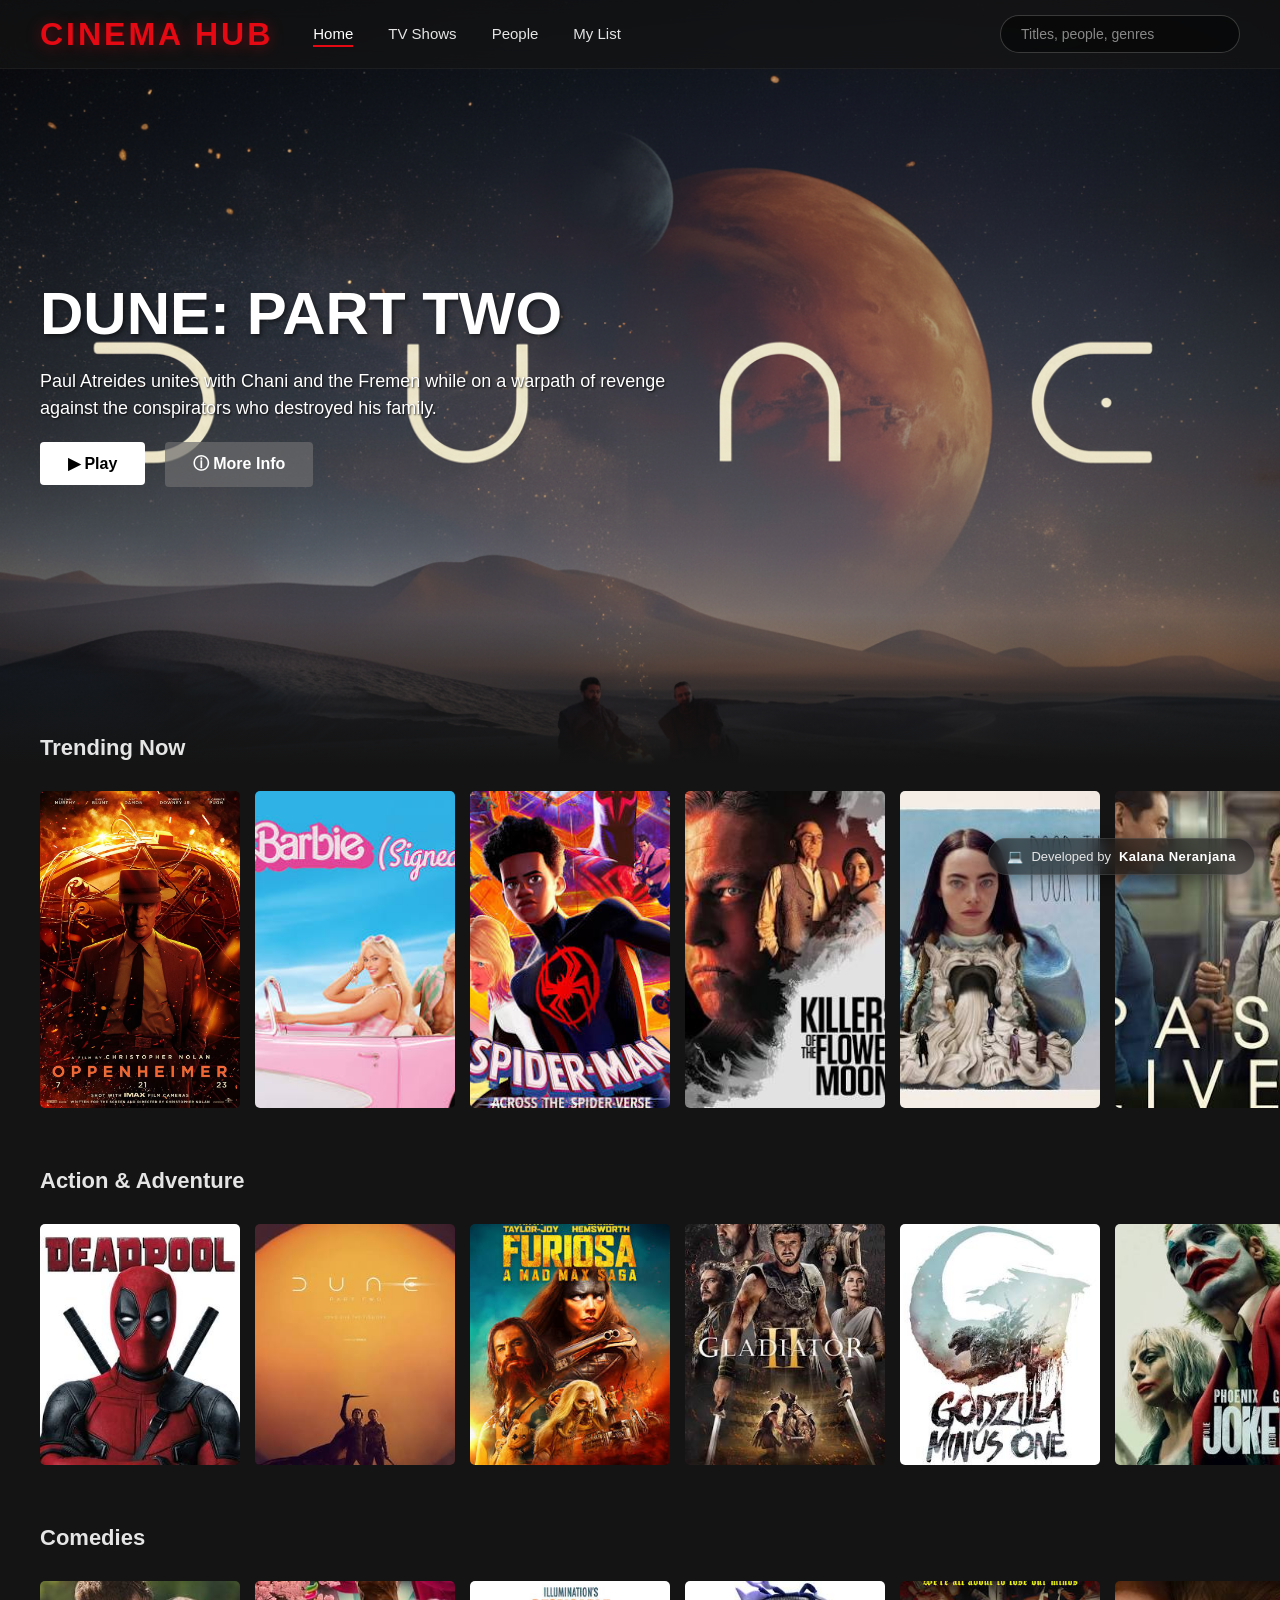
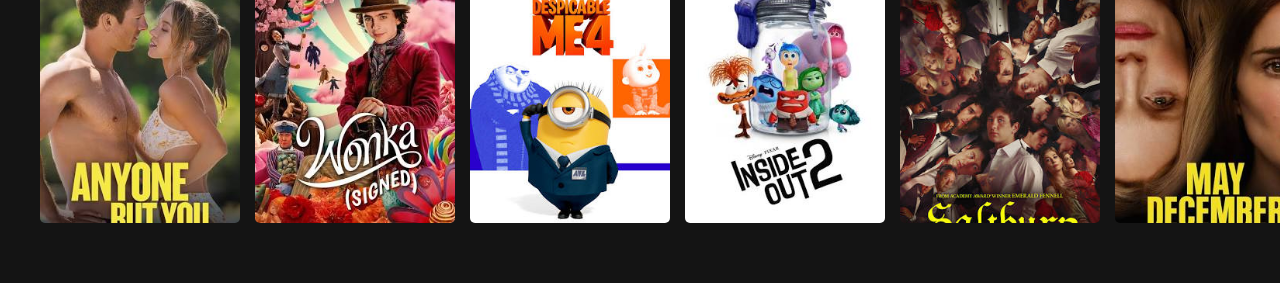
==== index.html @ d4804a5b "Add files via upload" ====
<!DOCTYPE html>
<html lang="en">
<head>
    <meta charset="UTF-8">
    <meta name="viewport" content="width=device-width, initial-scale=1.0">
    <title>CINEMA HUB - Home</title>
    <link rel="stylesheet" href="style.css">
</head>
<body>
    <nav class="navbar">
        <div class="logo">CINEMA HUB</div>
        <ul class="nav-links">
            <li><a href="index.html" class="active">Home</a></li>
            <li><a href="tv-shows.html">TV Shows</a></li>
            <li><a href="people.html">People</a></li>
            <li><a href="watchlist.html">My List</a></li>
        </ul>
        <div class="search-bar">
            <input type="text" placeholder="Titles, people, genres">
        </div>
    </nav>

    <header class="hero-banner">
        <div class="hero-content">
            <h1>DUNE: PART TWO</h1>
            <p>Paul Atreides unites with Chani and the Fremen while on a warpath of revenge against the conspirators who destroyed his family.</p>
            <div class="hero-buttons">
                <a href="movie.html" class="btn primary-btn">▶ Play</a>
                <a href="dune-info.html" class="btn secondary-btn" style="text-decoration: none;">ⓘ More Info</a>
            </div>
        </div>
        <div class="hero-fade-bottom"></div>
    </header>

    <div class="movie-row">
        <h2>Trending Now</h2>
        <div class="row-posters">
            <img src="images/oppenheimer.jpg" alt="Oppenheimer" class="row-poster">
            <img src="images/barbie.jpg" alt="Barbie" class="row-poster">
            <img src="images/spiderman.jpg" alt="Spider-Man" class="row-poster">
            <img src="images/killers-of-the-flower-moon.jpg" alt="Killers of the Flower Moon" class="row-poster">
            <img src="images/poor-things.jpg" alt="Poor Things" class="row-poster">
            <img src="images/past-lives.jpg" alt="Past Lives" class="row-poster">
            <img src="images/anatomy-of-a-fall.jpg" alt="Anatomy of a Fall" class="row-poster">
            <img src="images/the-holdovers.jpg" alt="The Holdovers" class="row-poster">
        </div>
    </div>

    <div class="movie-row">
        <h2>Action & Adventure</h2>
        <div class="row-posters">
            <img src="images/deadpool-3.jpg" alt="Deadpool" class="row-poster">
            <img src="images/dune-2.jpg" alt="Dune" class="row-poster">
            <img src="images/furiosa.jpg" alt="Furiosa" class="row-poster">
            <img src="images/gladiator-2.jpg" alt="Gladiator" class="row-poster">
            <img src="images/godzilla.jpg" alt="Godzilla" class="row-poster">
            <img src="images/joker-2.jpg" alt="Joker" class="row-poster">
        </div>
    </div>

    <div class="movie-row">
        <h2>Comedies</h2>
        <div class="row-posters">
            <img src="images/anyone-but-you.jpg" alt="Anyone But You" class="row-poster">
            <img src="images/wonka.jpg" alt="Wonka" class="row-poster">
            <img src="images/despicable-me-4.jpg" alt="Despicable Me" class="row-poster">
            <img src="images/inside-out-2.jpg" alt="Inside Out" class="row-poster">
            <img src="images/saltburn.jpg" alt="Saltburn" class="row-poster">
            <img src="images/may-december.jpg" alt="May December" class="row-poster">
        </div>
    </div>
           <div class="dev-badge">
        <span class="dev-name">
            <span>💻</span> Developed by <strong>Kalana Neranjana</strong>
        </span>
        <div class="dev-links">
            <a href="https://github.com/Kalana23" target="_blank" class="dev-link">
                <span>🐙</span> GitHub: Kalana23
            </a>
            <a href="mailto:kalananeranjana30@gmail.com" class="dev-link">
                <span>✉️</span> Email: kalananeranjana30@gmail.com
            </a>
        </div>
    </div>
</body>
</html>
---- style.css ----
/* --- Global Variables & Basic Setup --- */
:root {
    --bg-color: #141414; /* Netflix Dark Background */
    --text-primary: #fff;
    --text-secondary: #e5e5e5;
    --accent-color: #e50914; /* Netflix Red */
}

* {
    margin: 0;
    padding: 0;
    box-sizing: border-box;
    font-family: 'Helvetica Neue', Helvetica, Arial, sans-serif;
}

body {
    background-color: var(--bg-color);
    color: var(--text-primary);
    overflow-x: hidden;
}

/* --- Premium Animated Navbar --- */
.navbar {
    display: flex;
    justify-content: space-between;
    align-items: center;
    padding: 15px 40px;
    position: fixed; 
    top: 0;
    width: 100%;
    z-index: 100;
    /* Glassmorphism Blur Effect */
    background: rgba(20, 20, 20, 0.7);
    backdrop-filter: blur(12px); 
    -webkit-backdrop-filter: blur(12px);
    border-bottom: 1px solid rgba(255, 255, 255, 0.05);
    transition: all 0.3s ease;
}

.logo {
    font-size: 32px;
    font-weight: 900;
    color: var(--accent-color);
    text-transform: uppercase;
    letter-spacing: 3px;
    cursor: pointer;
    text-shadow: 0 2px 15px rgba(229, 9, 20, 0.4);
    transition: transform 0.3s ease;
}

.logo:hover {
    transform: scale(1.05);
}

.nav-links {
    display: flex;
    list-style: none;
    gap: 35px;
    margin-left: 40px;
}

.nav-links a {
    color: var(--text-secondary);
    text-decoration: none;
    font-size: 15px;
    font-weight: 500;
    position: relative;
    padding-bottom: 5px;
    transition: color 0.3s ease;
}

.nav-links a:hover, .nav-links a.active {
    color: var(--text-primary);
}

/* Animated Underline Effect */
.nav-links a::after {
    content: '';
    position: absolute;
    width: 0;
    height: 2px;
    bottom: 0;
    left: 0;
    background-color: var(--accent-color);
    transition: width 0.3s ease;
}

.nav-links a:hover::after, .nav-links a.active::after {
    width: 100%;
}

.search-bar {
    margin-left: auto;
}

.search-bar input {
    padding: 10px 20px;
    border-radius: 30px; 
    border: 1px solid rgba(255, 255, 255, 0.2);
    background-color: rgba(0, 0, 0, 0.5);
    color: white;
    width: 240px;
    font-size: 14px;
    transition: all 0.4s ease; 
}

/* Search Bar expands and glows */
.search-bar input:focus {
    width: 320px; 
    outline: none;
    border-color: var(--accent-color);
    background-color: rgba(0, 0, 0, 0.8);
    box-shadow: 0 0 12px rgba(229, 9, 20, 0.4);
}

.search-bar input::placeholder {
    color: #888;
}

/* --- Hero Banner (Netflix Style) --- */
.hero-banner {
    position: relative;
    height: 85vh;
    /* Dune Background Image */
    background: url('Bg_images/dune-bg.jpg') no-repeat center center/cover;
    display: flex;
    align-items: center;
}

.hero-fade-bottom {
    position: absolute;
    bottom: 0;
    width: 100%;
    height: 150px;
    background: linear-gradient(to bottom, transparent, #141414);
}

.hero-content {
    margin-left: 40px;
    max-width: 50%;
    z-index: 10;
}

.hero-content h1 {
    font-size: 60px;
    margin-bottom: 20px;
    text-shadow: 2px 2px 4px rgba(0,0,0,0.5);
}

.hero-content p {
    color: var(--text-primary);
    font-size: 18px;
    margin-bottom: 20px;
    line-height: 1.5;
    text-shadow: 1px 1px 2px rgba(0,0,0,0.8);
}

/* --- Buttons --- */
.btn {
    padding: 12px 28px;
    border-radius: 4px;
    border: none;
    cursor: pointer;
    font-weight: bold;
    font-size: 16px;
    text-decoration: none;
    display: inline-flex;
    align-items: center;
    justify-content: center;
}

.primary-btn {
    background-color: white;
    color: black;
    margin-right: 15px;
    transition: background-color 0.2s;
}

.primary-btn:hover {
    background-color: rgba(255, 255, 255, 0.7);
}

.secondary-btn {
    background-color: rgba(109, 109, 110, 0.7);
    color: white;
    transition: background-color 0.2s;
}

.secondary-btn:hover {
    background-color: rgba(109, 109, 110, 0.4);
}

/* --- Netflix Style Horizontal Scrolling Rows --- */
.movie-row {
    margin-left: 40px;
    margin-top: -30px; 
    margin-bottom: 40px;
    position: relative;
    z-index: 10;
}

.movie-row:not(:first-of-type) {
    margin-top: 20px;
}

.movie-row h2 {
    font-size: 22px;
    margin-bottom: 10px;
    color: #e5e5e5;
}

.row-posters {
    display: flex;
    overflow-y: hidden;
    overflow-x: scroll; 
    padding: 20px 0;
    scroll-behavior: smooth;
}

.row-posters::-webkit-scrollbar {
    display: none;
}
.row-posters {
    -ms-overflow-style: none;  
    scrollbar-width: none;  
}

.row-poster {
    width: 200px;
    object-fit: cover;
    border-radius: 5px;
    margin-right: 15px;
    transition: transform 450ms;
    cursor: pointer;
}

.row-poster:hover {
    transform: scale(1.08); 
}

/* --- Circular Posters for People Row --- */
.row-person {
    width: 160px;
    height: 160px;
    border-radius: 50%; 
    object-fit: cover;
    margin-right: 20px;
    transition: transform 450ms;
    cursor: pointer;
    border: 3px solid transparent;
}

.row-person:hover {
    transform: scale(1.1);
    border-color: var(--text-primary);
}

.person-info {
    text-align: center;
    margin-top: 10px;
    width: 160px;
}

.person-info h3 {
    font-size: 14px;
    color: var(--text-primary);
    margin-bottom: 2px;
}

.person-info p {
    font-size: 12px;
    color: var(--text-secondary);
}

/* --- Watchlist Grid Styles --- */
.watchlist-container {
    padding: 0 40px;
    margin-top: -30px;
    position: relative;
    z-index: 10;
    margin-bottom: 50px;
}

.watchlist-container h2 {
    font-size: 22px;
    margin-bottom: 5px;
    color: #e5e5e5;
}

.watchlist-grid {
    display: flex;
    flex-wrap: wrap; 
    gap: 20px;
    margin-top: 20px;
}

.watchlist-item {
    width: 200px;
}

.watchlist-item .row-poster {
    margin-right: 0; 
    width: 100%;
}

.remove-btn {
    display: block;
    width: 100%;
    margin-top: 10px;
    background-color: rgba(229, 9, 20, 0.8); 
    color: white;
    border: none;
    padding: 8px;
    border-radius: 4px;
    cursor: pointer;
    font-weight: bold;
    transition: background-color 0.2s;
}

.remove-btn:hover {
    background-color: rgba(229, 9, 20, 1);
}

/* --- More Info Pages Styles --- */
.info-container {
    padding: 120px 40px 50px;
    max-width: 1100px;
    margin: 0 auto;
    display: flex;
    gap: 50px;
    align-items: flex-start;
}

.info-poster {
    width: 350px;
    border-radius: 10px;
    box-shadow: 0 10px 30px rgba(0,0,0,0.8);
}

.info-details {
    flex: 1;
}

.info-details h1 {
    font-size: 45px;
    margin-bottom: 10px;
    color: var(--text-primary);
}

.info-meta {
    color: var(--text-secondary);
    font-size: 15px;
    margin-bottom: 25px;
    display: flex;
    gap: 15px;
    align-items: center;
}

.info-meta span {
    background: rgba(255,255,255,0.1);
    padding: 4px 10px;
    border-radius: 4px;
    color: white;
    font-weight: bold;
}

.info-overview {
    font-size: 18px;
    line-height: 1.6;
    margin-bottom: 30px;
    color: var(--text-secondary);
}

.info-cast-list {
    list-style: none;
    color: var(--text-secondary);
    line-height: 2;
    font-size: 16px;
}

.info-cast-list strong {
    color: var(--text-primary);
    width: 100px;
    display: inline-block;
}

/* --- Floating Developer Badge --- */
.dev-badge {
    position: fixed;
    bottom: 25px;
    right: 25px;
    background: rgba(20, 20, 20, 0.6);
    backdrop-filter: blur(10px);
    -webkit-backdrop-filter: blur(10px);
    border: 1px solid rgba(255, 255, 255, 0.1);
    padding: 10px 18px;
    border-radius: 30px;
    color: var(--text-secondary);
    font-size: 13px;
    display: flex;
    flex-direction: column;
    align-items: flex-end;
    z-index: 1000;
    transition: all 0.4s cubic-bezier(0.175, 0.885, 0.32, 1.275);
    box-shadow: 0 4px 15px rgba(0, 0, 0, 0.4);
    overflow: hidden;
}

.dev-badge:hover {
    background: rgba(20, 20, 20, 0.9);
    border-color: var(--accent-color);
    transform: translateY(-5px);
    box-shadow: 0 8px 25px rgba(229, 9, 20, 0.3);
}

.dev-name {
    display: flex;
    align-items: center;
    gap: 8px;
}

.dev-name strong {
    color: white;
    font-weight: 600;
    letter-spacing: 0.5px;
    transition: color 0.3s ease;
}

.dev-badge:hover .dev-name strong {
    color: var(--accent-color);
}

/* Links Reveal Animation */
.dev-links {
    display: flex;
    flex-direction: column;
    align-items: flex-end;
    gap: 8px;
    max-height: 0;
    opacity: 0;
    transition: all 0.4s ease;
    margin-top: 0;
}

.dev-badge:hover .dev-links {
    max-height: 60px; 
    opacity: 1;
    margin-top: 12px;
}

.dev-link {
    color: #bbb;
    text-decoration: none;
    font-size: 11px;
    letter-spacing: 0.5px;
    transition: color 0.2s ease;
    display: flex;
    align-items: center;
    gap: 6px;
}

.dev-link:hover {
    color: white;
}
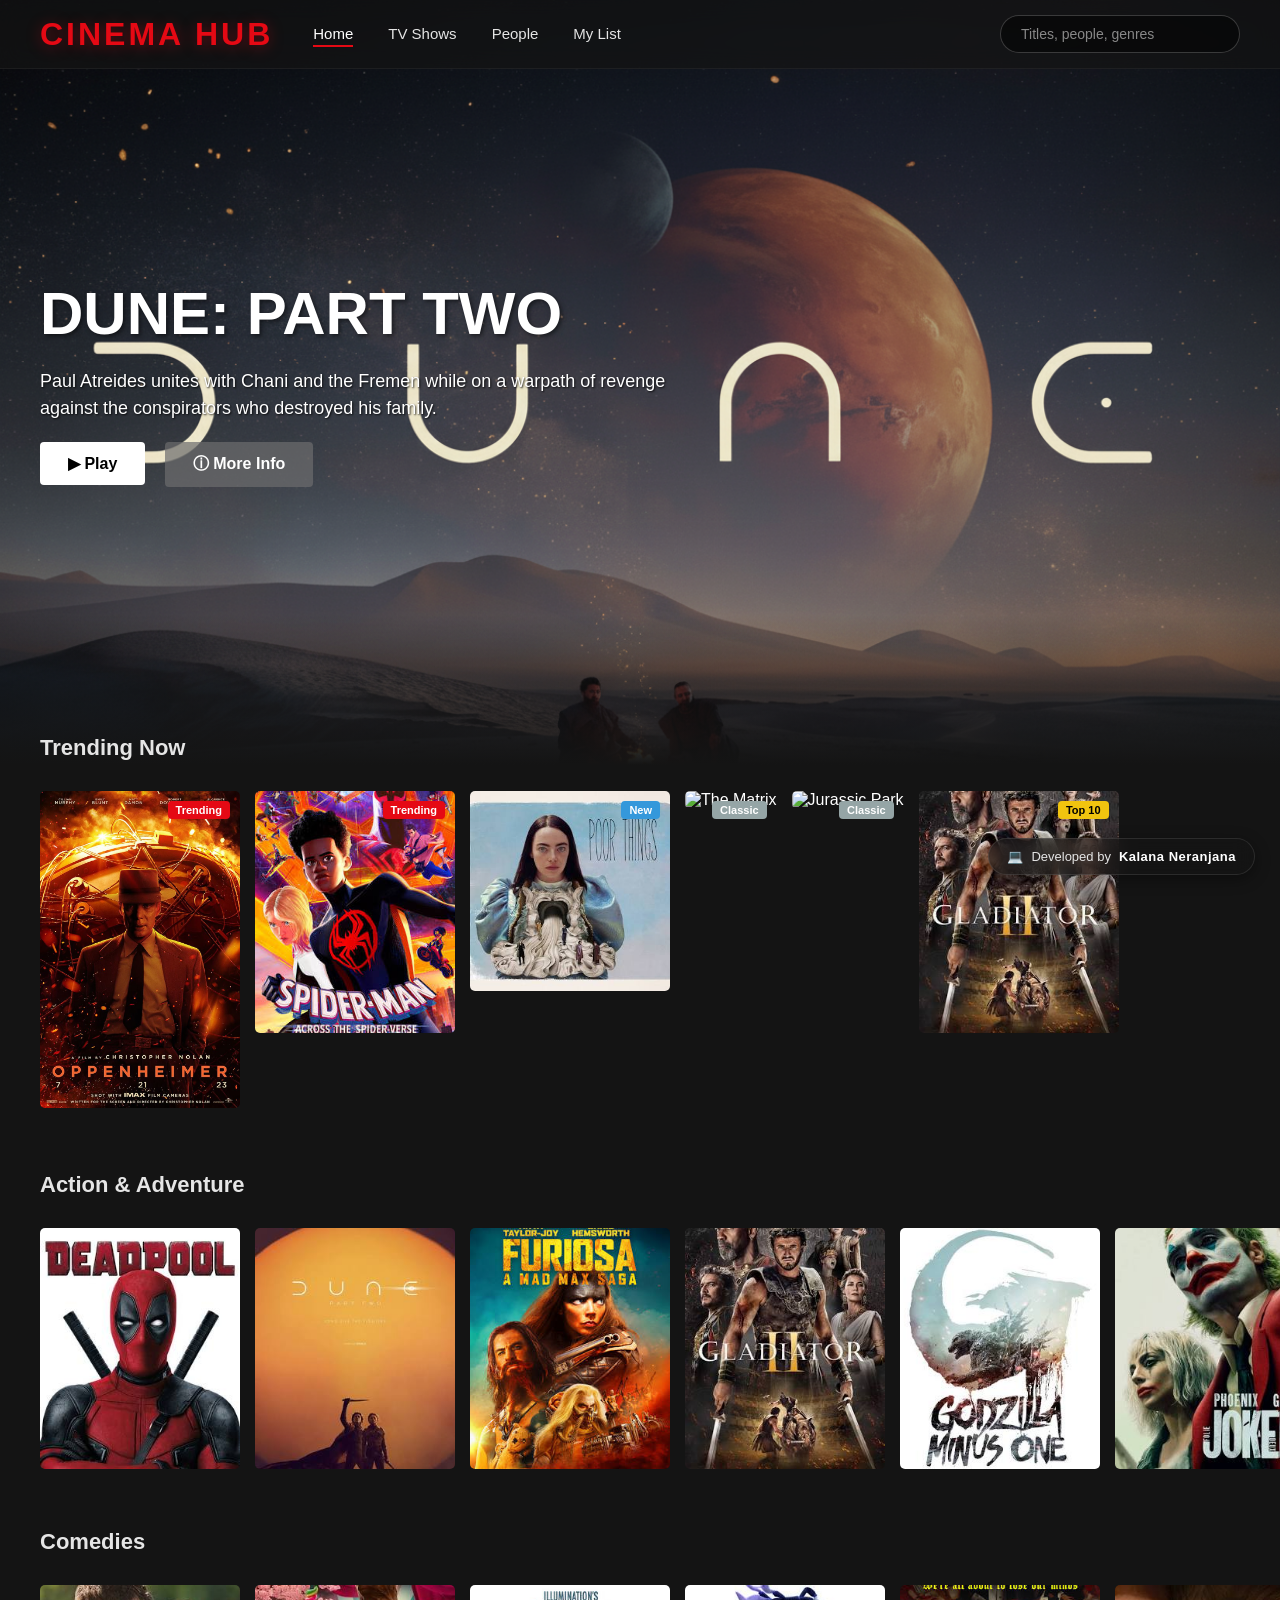
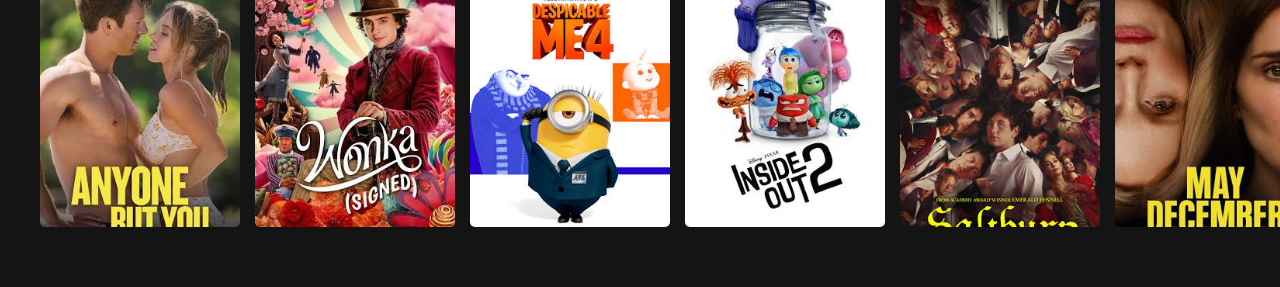
==== commit 018eba9d: "Add files via upload" ====
--- a/index.html
+++ b/index.html
@@ -34,16 +34,7 @@
 
     <div class="movie-row">
         <h2>Trending Now</h2>
-        <div class="row-posters">
-            <img src="images/oppenheimer.jpg" alt="Oppenheimer" class="row-poster">
-            <img src="images/barbie.jpg" alt="Barbie" class="row-poster">
-            <img src="images/spiderman.jpg" alt="Spider-Man" class="row-poster">
-            <img src="images/killers-of-the-flower-moon.jpg" alt="Killers of the Flower Moon" class="row-poster">
-            <img src="images/poor-things.jpg" alt="Poor Things" class="row-poster">
-            <img src="images/past-lives.jpg" alt="Past Lives" class="row-poster">
-            <img src="images/anatomy-of-a-fall.jpg" alt="Anatomy of a Fall" class="row-poster">
-            <img src="images/the-holdovers.jpg" alt="The Holdovers" class="row-poster">
-        </div>
+        <div class="row-posters" id="trending-movies-grid"></div>
     </div>
 
     <div class="movie-row">
@@ -69,7 +60,8 @@
             <img src="images/may-december.jpg" alt="May December" class="row-poster">
         </div>
     </div>
-           <div class="dev-badge">
+
+    <div class="dev-badge">
         <span class="dev-name">
             <span>💻</span> Developed by <strong>Kalana Neranjana</strong>
         </span>
@@ -82,5 +74,7 @@
             </a>
         </div>
     </div>
+
+    <script src="js/app.js"></script>
 </body>
 </html>
